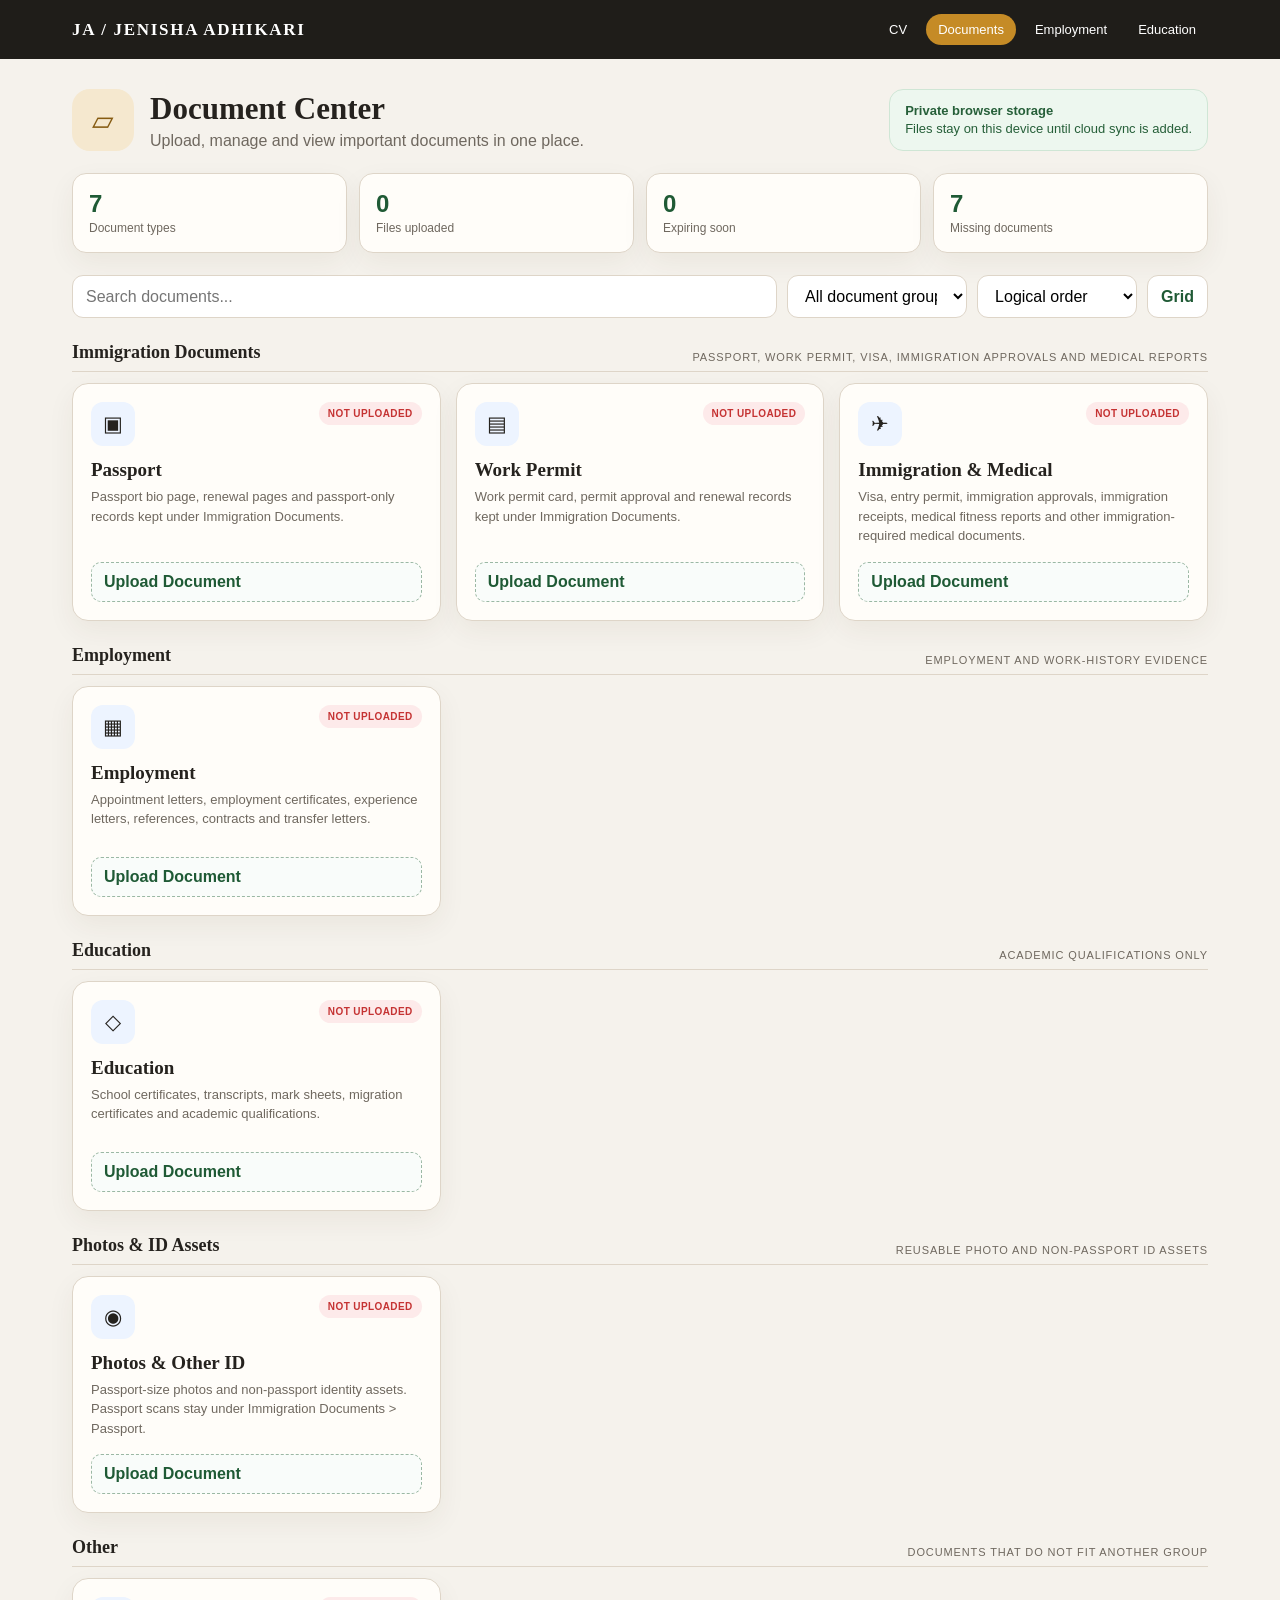
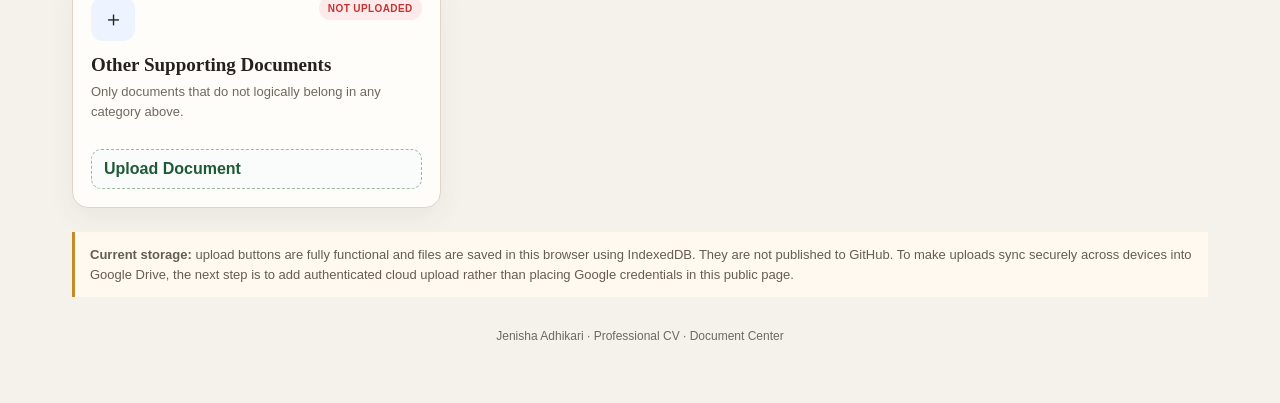
==== documents.html @ 30a918b1 "Move medical reports into immigration documents" ====
<!doctype html>
<html lang="en">
<head>
<meta charset="utf-8">
<meta name="viewport" content="width=device-width,initial-scale=1">
<title>Jenisha Adhikari | Document Center</title>
<style>
:root{--bg:#f5f2ec;--card:#fffdf9;--ink:#25221e;--muted:#6f685f;--gold:#c58b26;--green:#1f5a35;--green2:#eaf4ee;--red:#c53333;--red2:#fdeaea;--line:#ded5c8;--shadow:0 10px 28px rgba(65,47,24,.06)}
*{box-sizing:border-box}body{margin:0;background:var(--bg);color:var(--ink);font-family:Inter,Arial,sans-serif}button,input,select{font:inherit}a{text-decoration:none;color:inherit}
header{position:sticky;top:0;z-index:20;background:#1f1d19;color:#fff}.bar{max-width:1180px;margin:auto;padding:14px 22px;display:flex;justify-content:space-between;align-items:center;gap:18px}.brand{font:600 17px Georgia,serif;letter-spacing:.1em}.nav{display:flex;gap:7px;flex-wrap:wrap}.nav a{padding:8px 12px;border-radius:999px;font-size:13px}.nav a.active,.nav a:hover{background:var(--gold)}
main{max-width:1180px;margin:auto;padding:30px 22px 60px}.hero{display:flex;justify-content:space-between;gap:20px;align-items:center}.hero-title{display:flex;gap:16px;align-items:center}.hero-icon{width:62px;height:62px;border-radius:18px;background:#f5e8cf;display:grid;place-items:center;font-size:28px;color:#865b12}.hero h1{margin:0;font:600 31px Georgia,serif}.hero p{margin:5px 0 0;color:var(--muted)}.secure{background:#edf7ef;border:1px solid #cfe6d5;border-radius:14px;padding:12px 15px;color:#265f39;font-size:13px;line-height:1.35}
.stats{display:grid;grid-template-columns:repeat(4,1fr);gap:12px;margin:22px 0}.stat{background:var(--card);border:1px solid var(--line);border-radius:14px;padding:16px;box-shadow:var(--shadow)}.stat b{display:block;font-size:24px;color:var(--green)}.stat span{font-size:12px;color:var(--muted)}
.toolbar{display:grid;grid-template-columns:minmax(0,1fr) 180px 160px auto;gap:10px;margin:20px 0}.toolbar input,.toolbar select,.view-btn{border:1px solid var(--line);background:#fff;border-radius:11px;padding:11px 13px}.view-btn{cursor:pointer;font-weight:700;color:var(--green)}
.group{margin:24px 0}.group-head{display:flex;align-items:end;justify-content:space-between;gap:12px;margin:0 0 11px;padding-bottom:8px;border-bottom:1px solid var(--line)}.group-head h2{margin:0;font:600 18px Georgia,serif}.group-head span{font-size:11px;color:var(--muted);text-transform:uppercase;letter-spacing:.08em}.grid{display:grid;grid-template-columns:repeat(3,minmax(0,1fr));gap:15px}.grid.list{grid-template-columns:1fr}.doc{background:var(--card);border:1px solid var(--line);border-radius:16px;padding:18px;box-shadow:var(--shadow);display:flex;flex-direction:column;min-height:230px}.grid.list .doc{min-height:0}.topline{display:flex;justify-content:space-between;gap:10px}.icon{width:44px;height:44px;border-radius:12px;background:#edf4ff;display:grid;place-items:center;font-size:21px}.badge{align-self:flex-start;font-size:10px;font-weight:800;padding:6px 9px;border-radius:999px;background:var(--red2);color:var(--red);text-transform:uppercase;letter-spacing:.04em}.badge.ok{background:var(--green2);color:var(--green)}.doc h2{font:600 19px Georgia,serif;margin:13px 0 6px}.doc p{margin:0;color:var(--muted);font-size:13px;line-height:1.5}.meta{margin-top:10px;font-size:12px;color:var(--muted);display:none}.doc.has-file .meta{display:block}.actions{margin-top:auto;padding-top:16px;display:flex;gap:8px;flex-wrap:wrap}.upload{flex:1;border:1px dashed #9bb8a4;background:#f9fcfa;color:var(--green);border-radius:10px;padding:10px 12px;font-weight:800;cursor:pointer}.small{border:1px solid var(--line);background:white;border-radius:10px;padding:10px 11px;cursor:pointer;font-weight:700;color:#4e4a44}.small.danger{color:#a02b2b}.file{display:none}
.note{margin-top:22px;padding:13px 15px;border-left:3px solid var(--gold);background:#fff9f0;color:#655d53;font-size:13px;line-height:1.5}
.modal{position:fixed;inset:0;background:rgba(18,17,15,.55);display:none;align-items:center;justify-content:center;padding:18px;z-index:40}.modal.open{display:flex}.modal-card{width:min(520px,100%);background:#fff;border-radius:18px;padding:20px;box-shadow:0 20px 60px rgba(0,0,0,.25)}.modal-head{display:flex;justify-content:space-between;gap:12px;align-items:center}.modal h3{margin:0;font:600 22px Georgia,serif}.close{border:0;background:#f2f0ec;border-radius:9px;width:36px;height:36px;cursor:pointer}.form{display:grid;grid-template-columns:1fr 1fr;gap:12px;margin-top:16px}.form label{font-size:12px;color:var(--muted)}.form input{width:100%;margin-top:5px;padding:10px;border:1px solid var(--line);border-radius:10px}.full{grid-column:1/-1}.save{width:100%;margin-top:16px;border:0;background:var(--green);color:#fff;padding:12px 14px;border-radius:10px;font-weight:800;cursor:pointer}
footer{text-align:center;color:var(--muted);font-size:12px;padding-top:32px}
@media(max-width:900px){.grid{grid-template-columns:repeat(2,1fr)}.stats{grid-template-columns:repeat(2,1fr)}.toolbar{grid-template-columns:1fr 1fr}.hero{align-items:flex-start;flex-direction:column}}
@media(max-width:560px){.bar{align-items:flex-start;flex-direction:column}.grid{grid-template-columns:1fr}.toolbar{grid-template-columns:1fr}.form{grid-template-columns:1fr}.stats{grid-template-columns:repeat(2,1fr)}.hero h1{font-size:27px}}
</style>
</head>
<body>
<header><div class="bar"><a class="brand" href="./">JA / JENISHA ADHIKARI</a><nav class="nav"><a href="./">CV</a><a class="active" href="documents.html">Documents</a><a href="./#experience">Employment</a><a href="./#education">Education</a></nav></div></header>

<main>
<section class="hero">
<div class="hero-title"><div class="hero-icon">▱</div><div><h1>Document Center</h1><p>Upload, manage and view important documents in one place.</p></div></div>
<div class="secure"><strong>Private browser storage</strong><br>Files stay on this device until cloud sync is added.</div>
</section>

<section class="stats">
<div class="stat"><b>7</b><span>Document types</span></div>
<div class="stat"><b id="uploadedCount">0</b><span>Files uploaded</span></div>
<div class="stat"><b id="expiryCount">0</b><span>Expiring soon</span></div>
<div class="stat"><b id="missingCount">7</b><span>Missing documents</span></div>
</section>

<div class="toolbar">
<input id="search" placeholder="Search documents..." aria-label="Search documents">
<select id="filter"><option value="all">All document groups</option><option value="identity">Immigration Documents</option><option value="career">Career & Employment</option><option value="education">Education</option><option value="assets">Photos & ID Assets</option><option value="other">Other</option><option value="uploaded">Uploaded only</option><option value="missing">Not uploaded</option></select>
<select id="sort"><option value="logical">Logical order</option><option value="name">Sort by Name</option><option value="status">Sort by Status</option></select>
<button class="view-btn" id="toggleView">Grid</button>
</div>

<section id="docs"></section>

<div class="note"><strong>Current storage:</strong> upload buttons are fully functional and files are saved in this browser using IndexedDB. They are not published to GitHub. To make uploads sync securely across devices into Google Drive, the next step is to add authenticated cloud upload rather than placing Google credentials in this public page.</div>

<footer>Jenisha Adhikari · Professional CV · Document Center</footer>
</main>

<div class="modal" id="metaModal">
<div class="modal-card">
<div class="modal-head"><h3 id="modalTitle">Document details</h3><button class="close" id="closeModal">×</button></div>
<div class="form">
<label class="full">File name<input id="mName" disabled></label>
<label>Issue date<input type="date" id="mIssue"></label>
<label>Expiry date<input type="date" id="mExpiry"></label>
<label class="full">Reference / document number<input id="mRef" placeholder="Optional"></label>
<label class="full">Notes<input id="mNotes" placeholder="Optional notes"></label>
</div>
<button class="save" id="saveMeta">Save document</button>
</div></div>

<script>
const groups=[
{id:'identity',name:'Immigration Documents',note:'Passport, work permit, visa, immigration approvals and medical reports'},
{id:'career',name:'Employment',note:'Employment and work-history evidence'},
{id:'education',name:'Education',note:'Academic qualifications only'},
{id:'assets',name:'Photos & ID Assets',note:'Reusable photo and non-passport ID assets'},
{id:'other',name:'Other',note:'Documents that do not fit another group'}
];
const categories=[
{id:'passport',group:'identity',order:1,name:'Passport',icon:'▣',desc:'Passport bio page, renewal pages and passport-only records kept under Immigration Documents.'},
{id:'workpermit',group:'identity',order:2,name:'Work Permit',icon:'▤',desc:'Work permit card, permit approval and renewal records kept under Immigration Documents.'},
{id:'immigration',group:'identity',order:3,name:'Immigration & Medical',icon:'✈',desc:'Visa, entry permit, immigration approvals, immigration receipts, medical fitness reports and other immigration-required medical documents.'},
{id:'employment',group:'career',order:4,name:'Employment',icon:'▦',desc:'Appointment letters, employment certificates, experience letters, references, contracts and transfer letters.'},
{id:'education',group:'education',order:5,name:'Education',icon:'◇',desc:'School certificates, transcripts, mark sheets, migration certificates and academic qualifications.'},
{id:'photos',group:'assets',order:6,name:'Photos & Other ID',icon:'◉',desc:'Passport-size photos and non-passport identity assets. Passport scans stay under Immigration Documents > Passport.'},
{id:'other',group:'other',order:7,name:'Other Supporting Documents',icon:'＋',desc:'Only documents that do not logically belong in any category above.'}
];
let db,records={},pending=null,currentFilter='all',currentSort='logical';
const docs=document.getElementById('docs');
const req=indexedDB.open('JenishaDocumentCenter',1);
req.onupgradeneeded=e=>{const d=e.target.result;if(!d.objectStoreNames.contains('files'))d.createObjectStore('files',{keyPath:'category'})};
req.onsuccess=e=>{db=e.target.result;loadAll()};
req.onerror=()=>alert('Browser storage could not be opened.');

function loadAll(){
 const tx=db.transaction('files','readonly'),store=tx.objectStore('files'),all=store.getAll();
 all.onsuccess=()=>{records={};all.result.forEach(r=>records[r.category]=r);render()};
}
function putRecord(r){const tx=db.transaction('files','readwrite');tx.objectStore('files').put(r);tx.oncomplete=()=>loadAll()}
function deleteRecord(id){const tx=db.transaction('files','readwrite');tx.objectStore('files').delete(id);tx.oncomplete=()=>loadAll()}
function esc(s){return String(s||'').replace(/[&<>"']/g,m=>({'&':'&amp;','<':'&lt;','>':'&gt;','"':'&quot;',"'":'&#39;'}[m]))}
function expiring(r){if(!r||!r.expiry)return false;const d=new Date(r.expiry+'T00:00:00');const now=new Date();const days=(d-now)/86400000;return days>=0&&days<=60}
function render(){
 let list=categories.filter(c=>{
   const r=records[c.id];
   if(currentFilter==='uploaded')return !!r;
   if(currentFilter==='missing')return !r;
   if(['identity','career','education','assets','other'].includes(currentFilter))return c.group===currentFilter;
   return true;
 });
 const q=document.getElementById('search').value.toLowerCase().trim();
 if(q)list=list.filter(c=>(c.name+' '+c.desc+' '+groups.find(g=>g.id===c.group).name).toLowerCase().includes(q));
 if(currentSort==='name')list.sort((a,b)=>a.name.localeCompare(b.name));
 else if(currentSort==='status')list.sort((a,b)=>(Number(!!records[b.id])-Number(!!records[a.id])) || a.order-b.order);
 else list.sort((a,b)=>a.order-b.order);

 const visibleGroups=groups.filter(g=>list.some(c=>c.group===g.id));
 docs.innerHTML=visibleGroups.map(g=>{
   const cards=list.filter(c=>c.group===g.id).map(c=>{
     const r=records[c.id];
     const meta=r?'<div class="meta">'+esc(r.name)+(r.expiry?' · Expires '+esc(r.expiry):'')+(r.ref?' · Ref '+esc(r.ref):'')+'</div>':'';
     return '<article class="doc '+(r?'has-file':'')+'" data-id="'+c.id+'"><div class="topline"><div class="icon">'+c.icon+'</div><span class="badge '+(r?'ok':'')+'">'+(r?'Uploaded':'Not uploaded')+'</span></div><h2>'+c.name+'</h2><p>'+c.desc+'</p>'+meta+'<div class="actions"><label class="upload">'+(r?'Replace Document':'Upload Document')+'<input class="file" type="file" accept=".pdf,.jpg,.jpeg,.png" data-cat="'+c.id+'"></label>'+(r?'<button class="small" data-view="'+c.id+'">View</button><button class="small danger" data-delete="'+c.id+'">Delete</button>':'')+'</div></article>';
   }).join('');
   return '<section class="group" data-group="'+g.id+'"><div class="group-head"><h2>'+g.name+'</h2><span>'+g.note+'</span></div><div class="grid">'+cards+'</div></section>';
 }).join('') || '<div class="note">No matching documents.</div>';

 document.querySelectorAll('.file').forEach(i=>i.addEventListener('change',handleFile));
 document.querySelectorAll('[data-view]').forEach(b=>b.onclick=()=>viewFile(b.dataset.view));
 document.querySelectorAll('[data-delete]').forEach(b=>b.onclick=()=>{if(confirm('Delete this saved document from this browser?'))deleteRecord(b.dataset.delete)});
 const count=Object.keys(records).filter(id=>categories.some(c=>c.id===id)).length;
 document.getElementById('uploadedCount').textContent=count;
 document.getElementById('missingCount').textContent=categories.length-count;
 document.getElementById('expiryCount').textContent=Object.values(records).filter(expiring).length;
}
function handleFile(e){
 const file=e.target.files[0];if(!file)return;
 if(file.size>10*1024*1024){alert('Maximum file size is 10 MB.');e.target.value='';return}
 if(!['application/pdf','image/jpeg','image/png'].includes(file.type)){alert('Use PDF, JPG or PNG files only.');e.target.value='';return}
 pending={category:e.target.dataset.cat,file,name:file.name,issue:'',expiry:'',ref:'',notes:''};
 document.getElementById('mName').value=file.name;
 ['mIssue','mExpiry','mRef','mNotes'].forEach(id=>document.getElementById(id).value='');
 document.getElementById('modalTitle').textContent=categories.find(c=>c.id===pending.category).name;
 document.getElementById('metaModal').classList.add('open');
}
document.getElementById('saveMeta').onclick=()=>{
 if(!pending)return;
 const reader=new FileReader();
 reader.onload=()=>putRecord({category:pending.category,name:pending.name,type:pending.file.type,size:pending.file.size,data:reader.result,issue:mIssue.value,expiry:mExpiry.value,ref:mRef.value.trim(),notes:mNotes.value.trim(),savedAt:new Date().toISOString()});
 reader.readAsDataURL(pending.file);
 closeModal();
};
function closeModal(){document.getElementById('metaModal').classList.remove('open');pending=null}
document.getElementById('closeModal').onclick=closeModal;
document.getElementById('metaModal').onclick=e=>{if(e.target.id==='metaModal')closeModal()};
function viewFile(id){
 const r=records[id];if(!r)return;
 const w=window.open();if(!w){alert('Please allow pop-ups to view the document.');return}
 if(r.type==='application/pdf'){w.location.href=r.data}else{w.document.write('<title>'+esc(r.name)+'</title><style>body{margin:0;background:#111;display:grid;place-items:center;min-height:100vh}img{max-width:100%;max-height:100vh}</style><img src="'+r.data+'">')}
}
document.getElementById('search').addEventListener('input',render);
document.getElementById('filter').addEventListener('change',e=>{currentFilter=e.target.value;render()});
document.getElementById('sort').addEventListener('change',e=>{currentSort=e.target.value;render()});
document.getElementById('toggleView').onclick=e=>{const grids=[...document.querySelectorAll('.grid')];const toList=!grids.some(g=>g.classList.contains('list'));grids.forEach(g=>g.classList.toggle('list',toList));e.target.textContent=toList?'List':'Grid'};
</script>
</body>
</html>
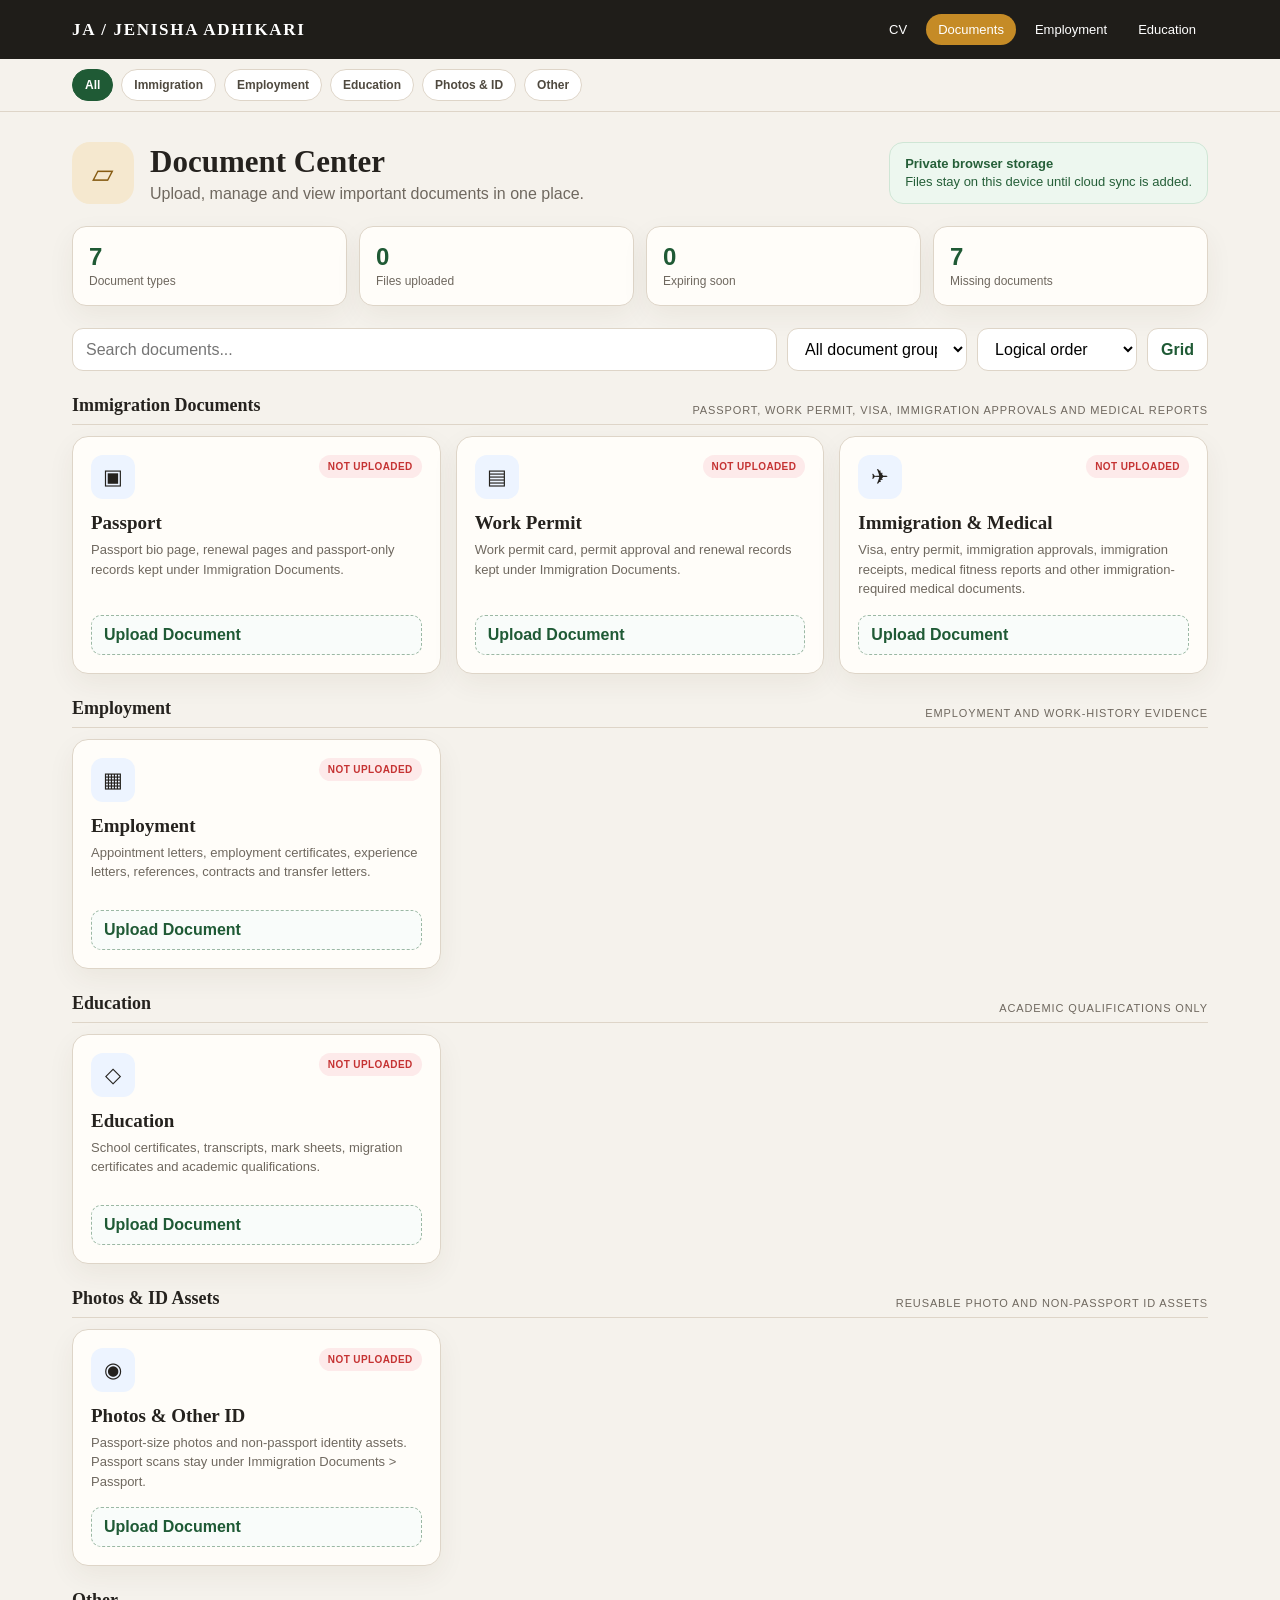
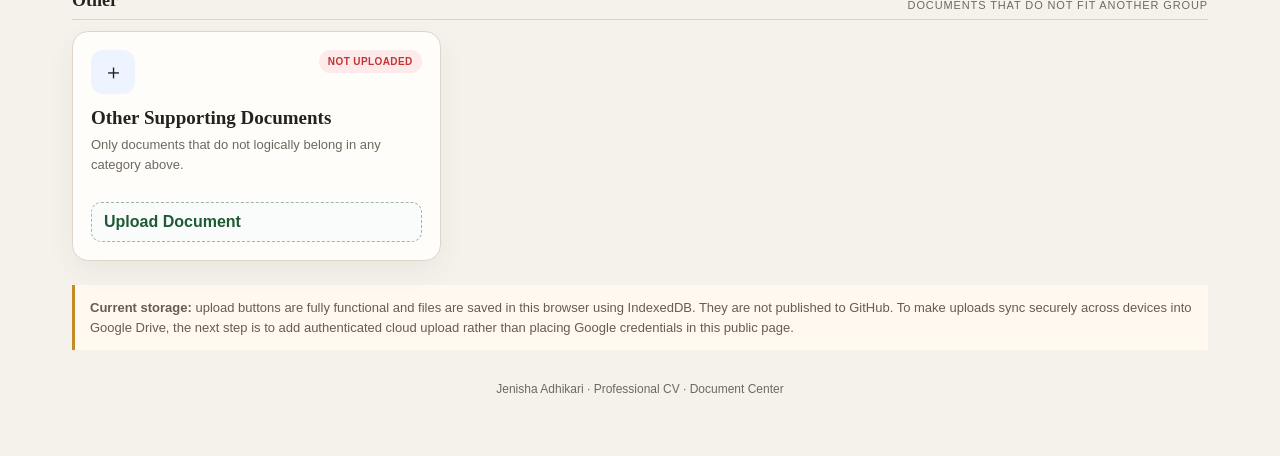
==== commit 224132db: "Add document group navigation bar" ====
--- a/documents.html
+++ b/documents.html
@@ -7,7 +7,7 @@
 <style>
 :root{--bg:#f5f2ec;--card:#fffdf9;--ink:#25221e;--muted:#6f685f;--gold:#c58b26;--green:#1f5a35;--green2:#eaf4ee;--red:#c53333;--red2:#fdeaea;--line:#ded5c8;--shadow:0 10px 28px rgba(65,47,24,.06)}
 *{box-sizing:border-box}body{margin:0;background:var(--bg);color:var(--ink);font-family:Inter,Arial,sans-serif}button,input,select{font:inherit}a{text-decoration:none;color:inherit}
-header{position:sticky;top:0;z-index:20;background:#1f1d19;color:#fff}.bar{max-width:1180px;margin:auto;padding:14px 22px;display:flex;justify-content:space-between;align-items:center;gap:18px}.brand{font:600 17px Georgia,serif;letter-spacing:.1em}.nav{display:flex;gap:7px;flex-wrap:wrap}.nav a{padding:8px 12px;border-radius:999px;font-size:13px}.nav a.active,.nav a:hover{background:var(--gold)}
+header{position:sticky;top:0;z-index:20;background:#1f1d19;color:#fff}.bar{max-width:1180px;margin:auto;padding:14px 22px;display:flex;justify-content:space-between;align-items:center;gap:18px}.brand{font:600 17px Georgia,serif;letter-spacing:.1em}.nav{display:flex;gap:7px;flex-wrap:wrap}.nav a{padding:8px 12px;border-radius:999px;font-size:13px}.nav a.active,.nav a:hover{background:var(--gold)}.docnav-wrap{position:sticky;top:58px;z-index:15;background:rgba(245,242,236,.96);backdrop-filter:blur(10px);border-bottom:1px solid var(--line)}.docnav{max-width:1180px;margin:auto;padding:10px 22px;display:flex;gap:8px;overflow-x:auto;scrollbar-width:none}.docnav::-webkit-scrollbar{display:none}.docnav button{white-space:nowrap;border:1px solid var(--line);background:#fff;color:#4f493f;border-radius:999px;padding:8px 12px;cursor:pointer;font-size:12px;font-weight:700}.docnav button.active,.docnav button:hover{background:var(--green);border-color:var(--green);color:#fff}
 main{max-width:1180px;margin:auto;padding:30px 22px 60px}.hero{display:flex;justify-content:space-between;gap:20px;align-items:center}.hero-title{display:flex;gap:16px;align-items:center}.hero-icon{width:62px;height:62px;border-radius:18px;background:#f5e8cf;display:grid;place-items:center;font-size:28px;color:#865b12}.hero h1{margin:0;font:600 31px Georgia,serif}.hero p{margin:5px 0 0;color:var(--muted)}.secure{background:#edf7ef;border:1px solid #cfe6d5;border-radius:14px;padding:12px 15px;color:#265f39;font-size:13px;line-height:1.35}
 .stats{display:grid;grid-template-columns:repeat(4,1fr);gap:12px;margin:22px 0}.stat{background:var(--card);border:1px solid var(--line);border-radius:14px;padding:16px;box-shadow:var(--shadow)}.stat b{display:block;font-size:24px;color:var(--green)}.stat span{font-size:12px;color:var(--muted)}
 .toolbar{display:grid;grid-template-columns:minmax(0,1fr) 180px 160px auto;gap:10px;margin:20px 0}.toolbar input,.toolbar select,.view-btn{border:1px solid var(--line);background:#fff;border-radius:11px;padding:11px 13px}.view-btn{cursor:pointer;font-weight:700;color:var(--green)}
@@ -16,11 +16,12 @@
 .modal{position:fixed;inset:0;background:rgba(18,17,15,.55);display:none;align-items:center;justify-content:center;padding:18px;z-index:40}.modal.open{display:flex}.modal-card{width:min(520px,100%);background:#fff;border-radius:18px;padding:20px;box-shadow:0 20px 60px rgba(0,0,0,.25)}.modal-head{display:flex;justify-content:space-between;gap:12px;align-items:center}.modal h3{margin:0;font:600 22px Georgia,serif}.close{border:0;background:#f2f0ec;border-radius:9px;width:36px;height:36px;cursor:pointer}.form{display:grid;grid-template-columns:1fr 1fr;gap:12px;margin-top:16px}.form label{font-size:12px;color:var(--muted)}.form input{width:100%;margin-top:5px;padding:10px;border:1px solid var(--line);border-radius:10px}.full{grid-column:1/-1}.save{width:100%;margin-top:16px;border:0;background:var(--green);color:#fff;padding:12px 14px;border-radius:10px;font-weight:800;cursor:pointer}
 footer{text-align:center;color:var(--muted);font-size:12px;padding-top:32px}
 @media(max-width:900px){.grid{grid-template-columns:repeat(2,1fr)}.stats{grid-template-columns:repeat(2,1fr)}.toolbar{grid-template-columns:1fr 1fr}.hero{align-items:flex-start;flex-direction:column}}
-@media(max-width:560px){.bar{align-items:flex-start;flex-direction:column}.grid{grid-template-columns:1fr}.toolbar{grid-template-columns:1fr}.form{grid-template-columns:1fr}.stats{grid-template-columns:repeat(2,1fr)}.hero h1{font-size:27px}}
+@media(max-width:560px){.docnav-wrap{top:101px}.bar{align-items:flex-start;flex-direction:column}.grid{grid-template-columns:1fr}.toolbar{grid-template-columns:1fr}.form{grid-template-columns:1fr}.stats{grid-template-columns:repeat(2,1fr)}.hero h1{font-size:27px}}
 </style>
 </head>
 <body>
 <header><div class="bar"><a class="brand" href="./">JA / JENISHA ADHIKARI</a><nav class="nav"><a href="./">CV</a><a class="active" href="documents.html">Documents</a><a href="./#experience">Employment</a><a href="./#education">Education</a></nav></div></header>
+<div class="docnav-wrap"><nav class="docnav" aria-label="Document groups"><button class="active" data-nav="all">All</button><button data-nav="identity">Immigration</button><button data-nav="career">Employment</button><button data-nav="education">Education</button><button data-nav="assets">Photos & ID</button><button data-nav="other">Other</button></nav></div>
 
 <main>
 <section class="hero">
@@ -152,7 +153,9 @@
  if(r.type==='application/pdf'){w.location.href=r.data}else{w.document.write('<title>'+esc(r.name)+'</title><style>body{margin:0;background:#111;display:grid;place-items:center;min-height:100vh}img{max-width:100%;max-height:100vh}</style><img src="'+r.data+'">')}
 }
 document.getElementById('search').addEventListener('input',render);
-document.getElementById('filter').addEventListener('change',e=>{currentFilter=e.target.value;render()});
+document.getElementById('filter').addEventListener('change',e=>{currentFilter=e.target.value;syncNav();render()});
+document.querySelectorAll('[data-nav]').forEach(b=>b.addEventListener('click',()=>{currentFilter=b.dataset.nav;document.getElementById('filter').value=currentFilter;syncNav();render();window.scrollTo({top:0,behavior:'smooth'})}));
+function syncNav(){document.querySelectorAll('[data-nav]').forEach(b=>b.classList.toggle('active',b.dataset.nav===currentFilter))}
 document.getElementById('sort').addEventListener('change',e=>{currentSort=e.target.value;render()});
 document.getElementById('toggleView').onclick=e=>{const grids=[...document.querySelectorAll('.grid')];const toList=!grids.some(g=>g.classList.contains('list'));grids.forEach(g=>g.classList.toggle('list',toList));e.target.textContent=toList?'List':'Grid'};
 </script>
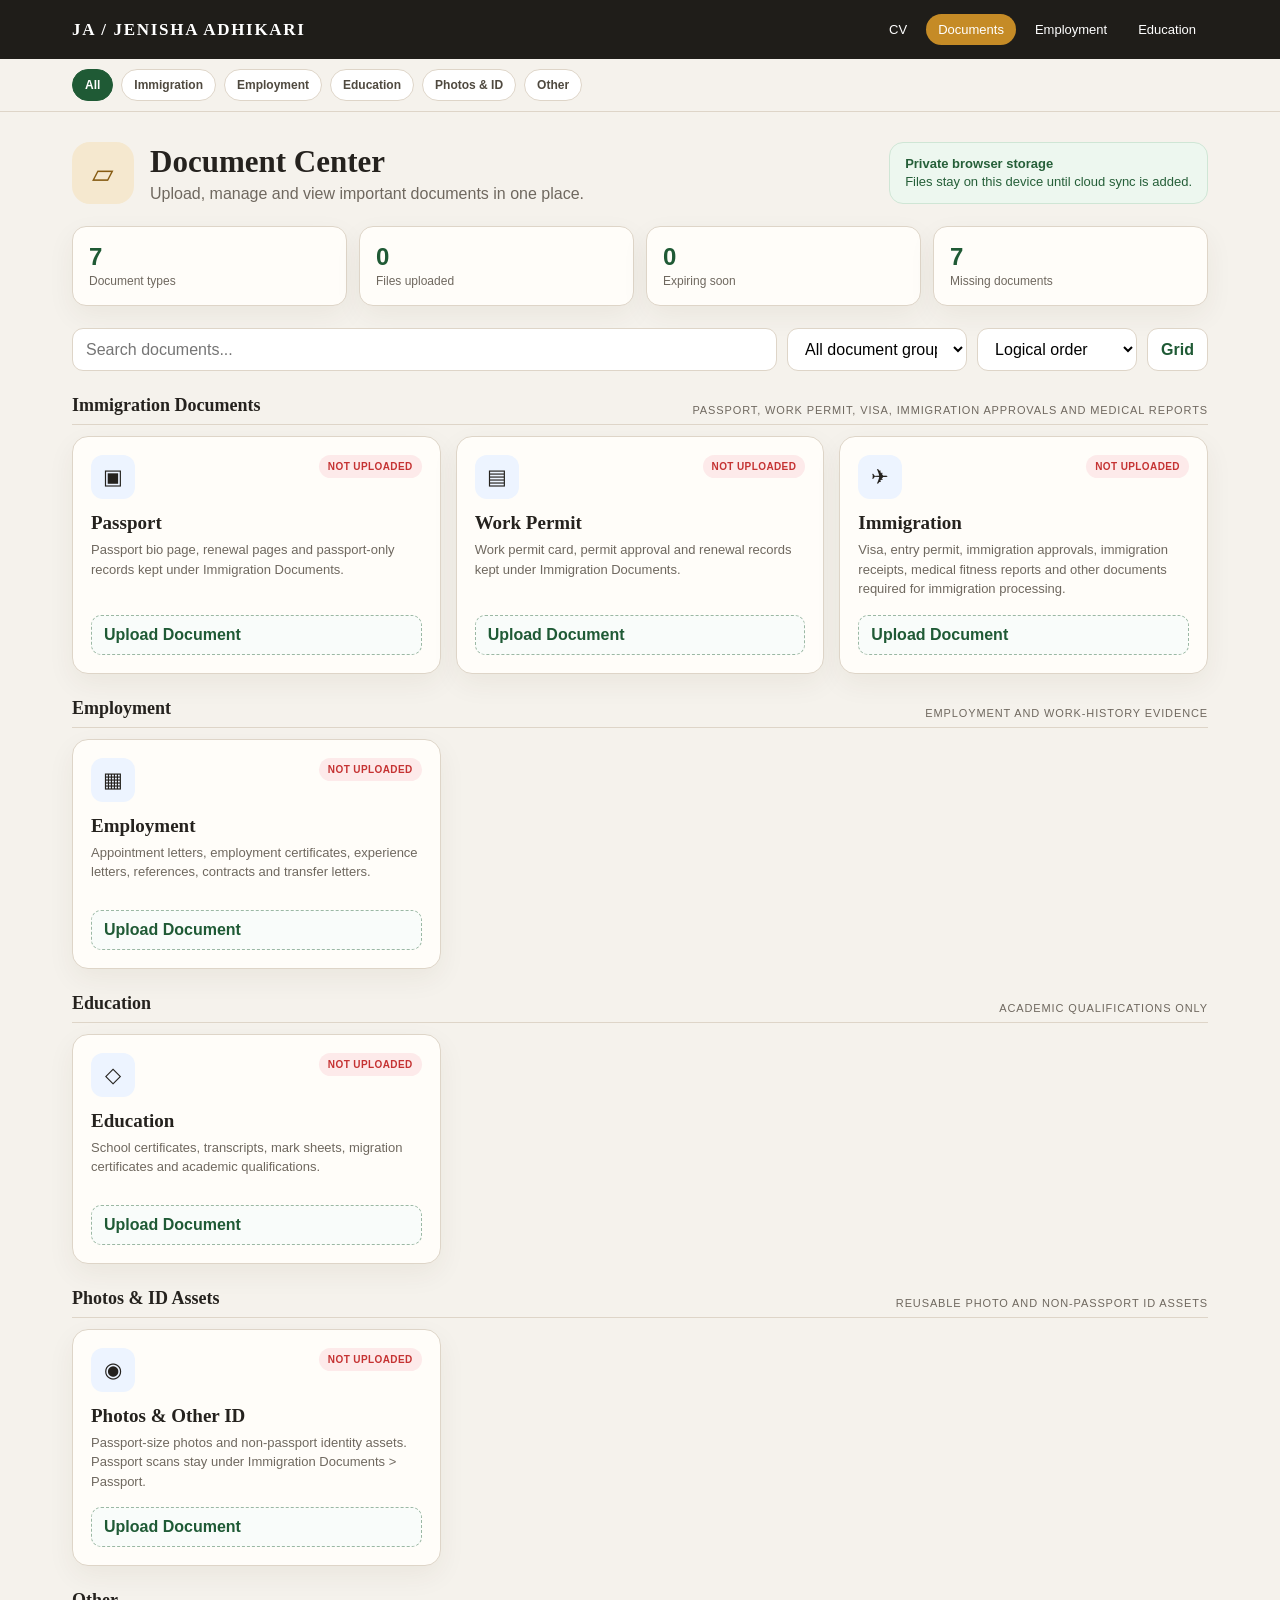
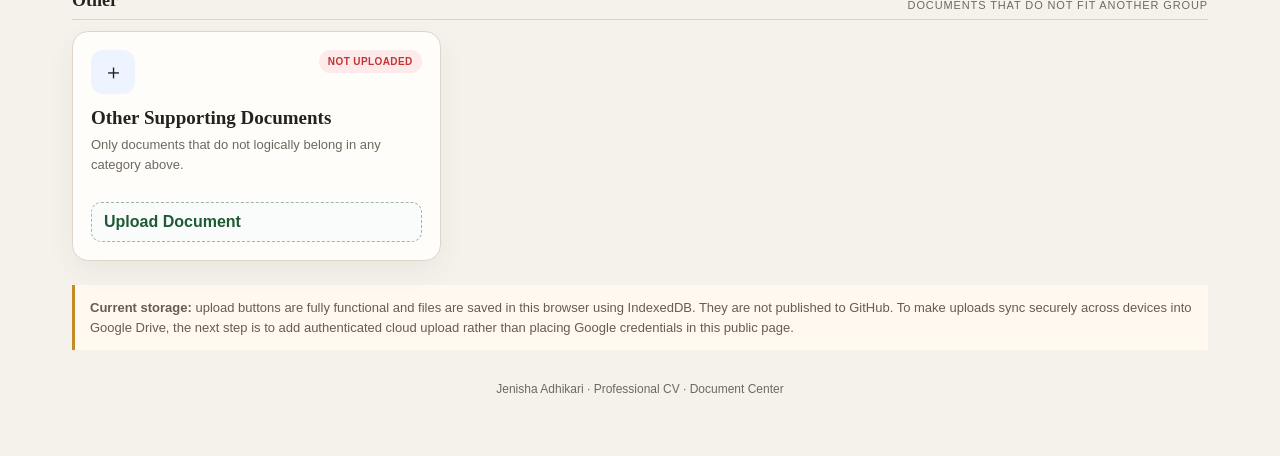
==== commit 8979a2f3: "Rename immigration category and keep medical reports inside it" ====
--- a/documents.html
+++ b/documents.html
@@ -74,7 +74,7 @@
 const categories=[
 {id:'passport',group:'identity',order:1,name:'Passport',icon:'▣',desc:'Passport bio page, renewal pages and passport-only records kept under Immigration Documents.'},
 {id:'workpermit',group:'identity',order:2,name:'Work Permit',icon:'▤',desc:'Work permit card, permit approval and renewal records kept under Immigration Documents.'},
-{id:'immigration',group:'identity',order:3,name:'Immigration & Medical',icon:'✈',desc:'Visa, entry permit, immigration approvals, immigration receipts, medical fitness reports and other immigration-required medical documents.'},
+{id:'immigration',group:'identity',order:3,name:'Immigration',icon:'✈',desc:'Visa, entry permit, immigration approvals, immigration receipts, medical fitness reports and other documents required for immigration processing.'},
 {id:'employment',group:'career',order:4,name:'Employment',icon:'▦',desc:'Appointment letters, employment certificates, experience letters, references, contracts and transfer letters.'},
 {id:'education',group:'education',order:5,name:'Education',icon:'◇',desc:'School certificates, transcripts, mark sheets, migration certificates and academic qualifications.'},
 {id:'photos',group:'assets',order:6,name:'Photos & Other ID',icon:'◉',desc:'Passport-size photos and non-passport identity assets. Passport scans stay under Immigration Documents > Passport.'},
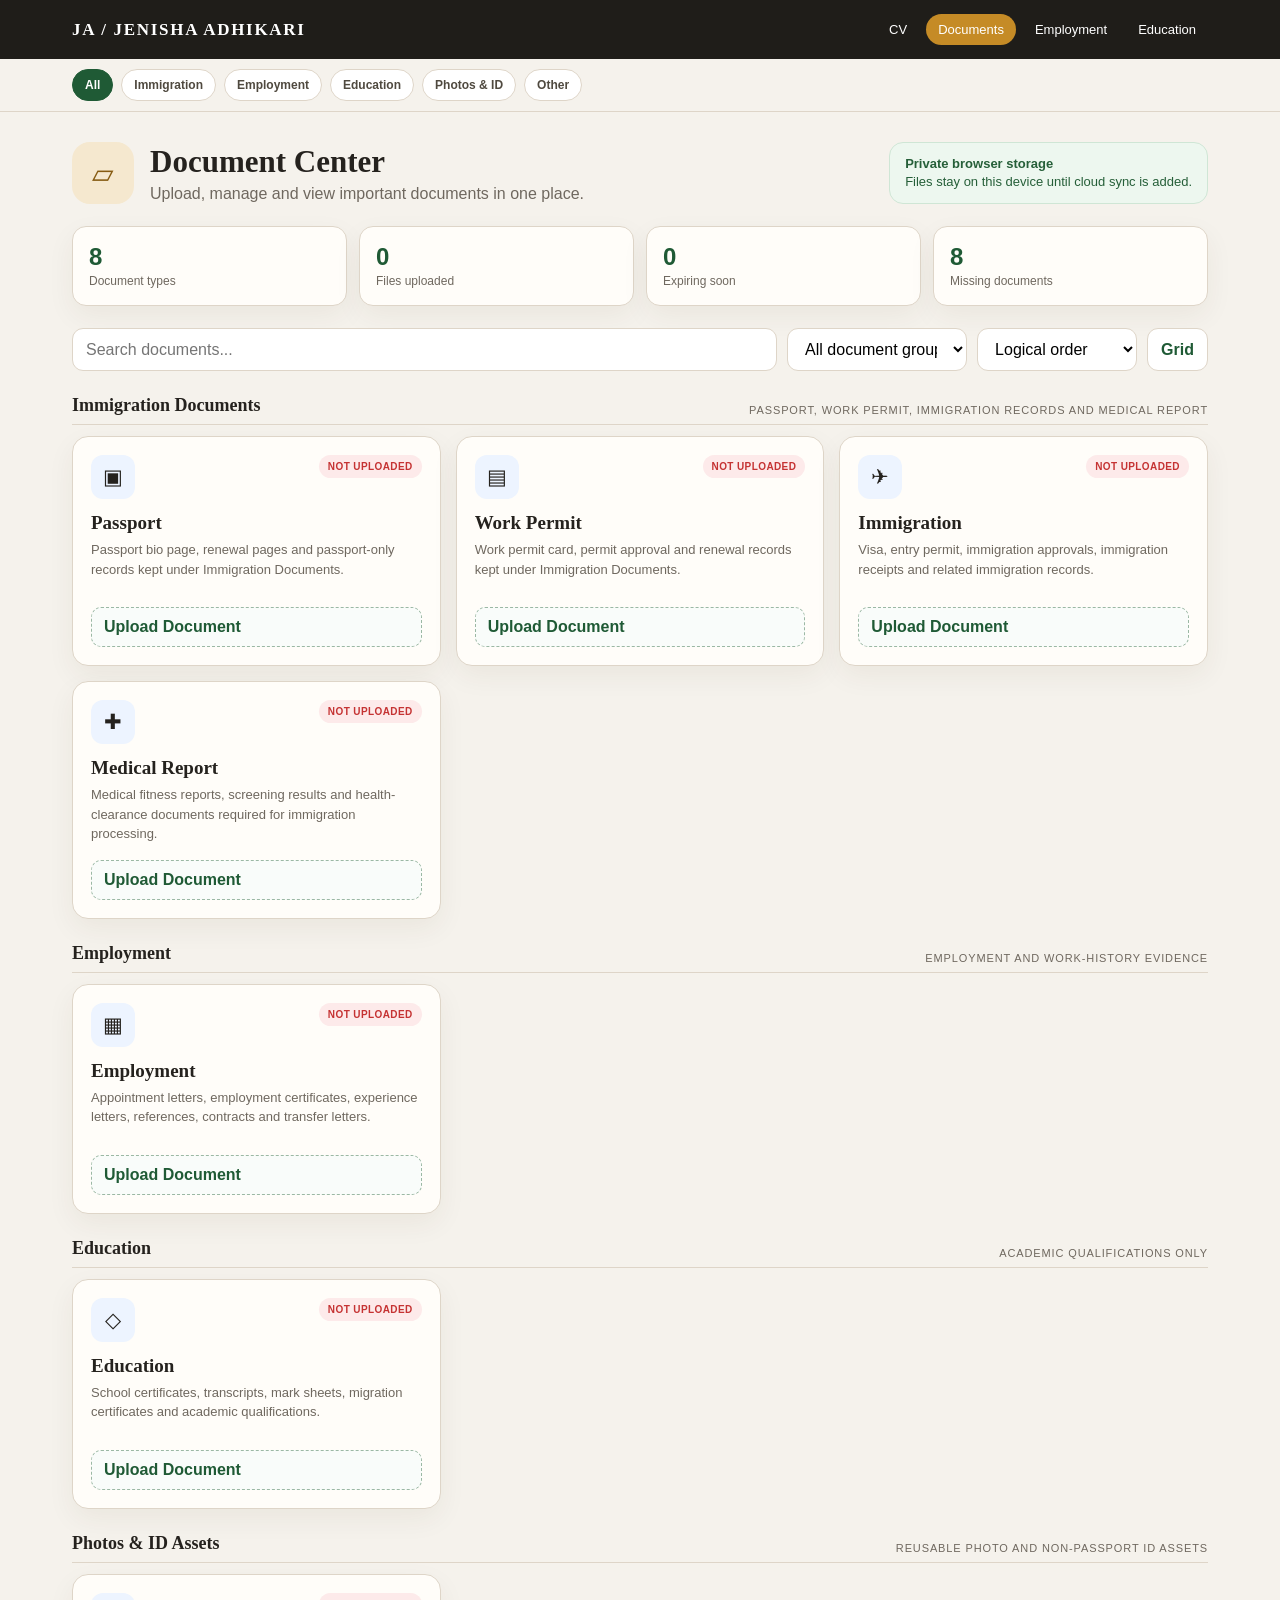
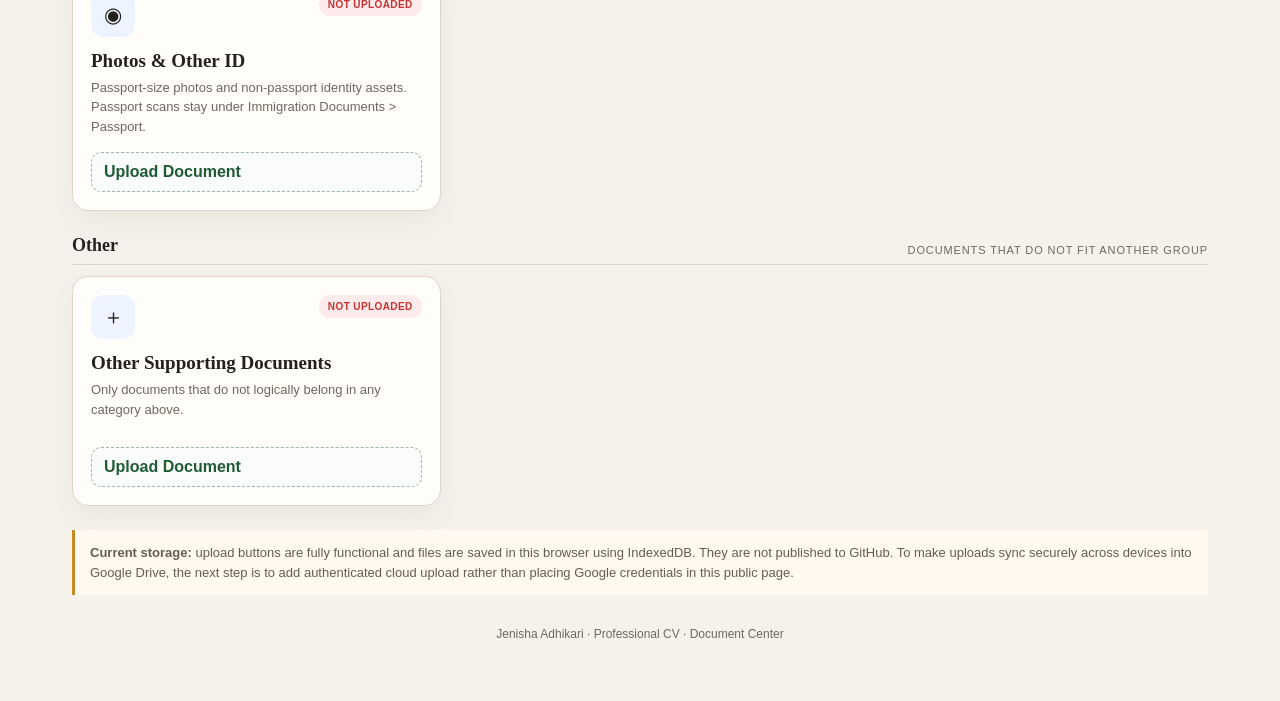
==== commit 3e737583: "Add Medical Report as separate item under Immigration Documents" ====
--- a/documents.html
+++ b/documents.html
@@ -30,10 +30,10 @@
 </section>
 
 <section class="stats">
-<div class="stat"><b>7</b><span>Document types</span></div>
+<div class="stat"><b>8</b><span>Document types</span></div>
 <div class="stat"><b id="uploadedCount">0</b><span>Files uploaded</span></div>
 <div class="stat"><b id="expiryCount">0</b><span>Expiring soon</span></div>
-<div class="stat"><b id="missingCount">7</b><span>Missing documents</span></div>
+<div class="stat"><b id="missingCount">8</b><span>Missing documents</span></div>
 </section>
 
 <div class="toolbar">
@@ -65,7 +65,7 @@
 
 <script>
 const groups=[
-{id:'identity',name:'Immigration Documents',note:'Passport, work permit, visa, immigration approvals and medical reports'},
+{id:'identity',name:'Immigration Documents',note:'Passport, work permit, immigration records and medical report'},
 {id:'career',name:'Employment',note:'Employment and work-history evidence'},
 {id:'education',name:'Education',note:'Academic qualifications only'},
 {id:'assets',name:'Photos & ID Assets',note:'Reusable photo and non-passport ID assets'},
@@ -74,11 +74,12 @@
 const categories=[
 {id:'passport',group:'identity',order:1,name:'Passport',icon:'▣',desc:'Passport bio page, renewal pages and passport-only records kept under Immigration Documents.'},
 {id:'workpermit',group:'identity',order:2,name:'Work Permit',icon:'▤',desc:'Work permit card, permit approval and renewal records kept under Immigration Documents.'},
-{id:'immigration',group:'identity',order:3,name:'Immigration',icon:'✈',desc:'Visa, entry permit, immigration approvals, immigration receipts, medical fitness reports and other documents required for immigration processing.'},
-{id:'employment',group:'career',order:4,name:'Employment',icon:'▦',desc:'Appointment letters, employment certificates, experience letters, references, contracts and transfer letters.'},
-{id:'education',group:'education',order:5,name:'Education',icon:'◇',desc:'School certificates, transcripts, mark sheets, migration certificates and academic qualifications.'},
-{id:'photos',group:'assets',order:6,name:'Photos & Other ID',icon:'◉',desc:'Passport-size photos and non-passport identity assets. Passport scans stay under Immigration Documents > Passport.'},
-{id:'other',group:'other',order:7,name:'Other Supporting Documents',icon:'＋',desc:'Only documents that do not logically belong in any category above.'}
+{id:'immigration',group:'identity',order:3,name:'Immigration',icon:'✈',desc:'Visa, entry permit, immigration approvals, immigration receipts and related immigration records.'},
+{id:'medical',group:'identity',order:4,name:'Medical Report',icon:'✚',desc:'Medical fitness reports, screening results and health-clearance documents required for immigration processing.'},
+{id:'employment',group:'career',order:5,name:'Employment',icon:'▦',desc:'Appointment letters, employment certificates, experience letters, references, contracts and transfer letters.'},
+{id:'education',group:'education',order:6,name:'Education',icon:'◇',desc:'School certificates, transcripts, mark sheets, migration certificates and academic qualifications.'},
+{id:'photos',group:'assets',order:7,name:'Photos & Other ID',icon:'◉',desc:'Passport-size photos and non-passport identity assets. Passport scans stay under Immigration Documents > Passport.'},
+{id:'other',group:'other',order:8,name:'Other Supporting Documents',icon:'＋',desc:'Only documents that do not logically belong in any category above.'}
 ];
 let db,records={},pending=null,currentFilter='all',currentSort='logical';
 const docs=document.getElementById('docs');
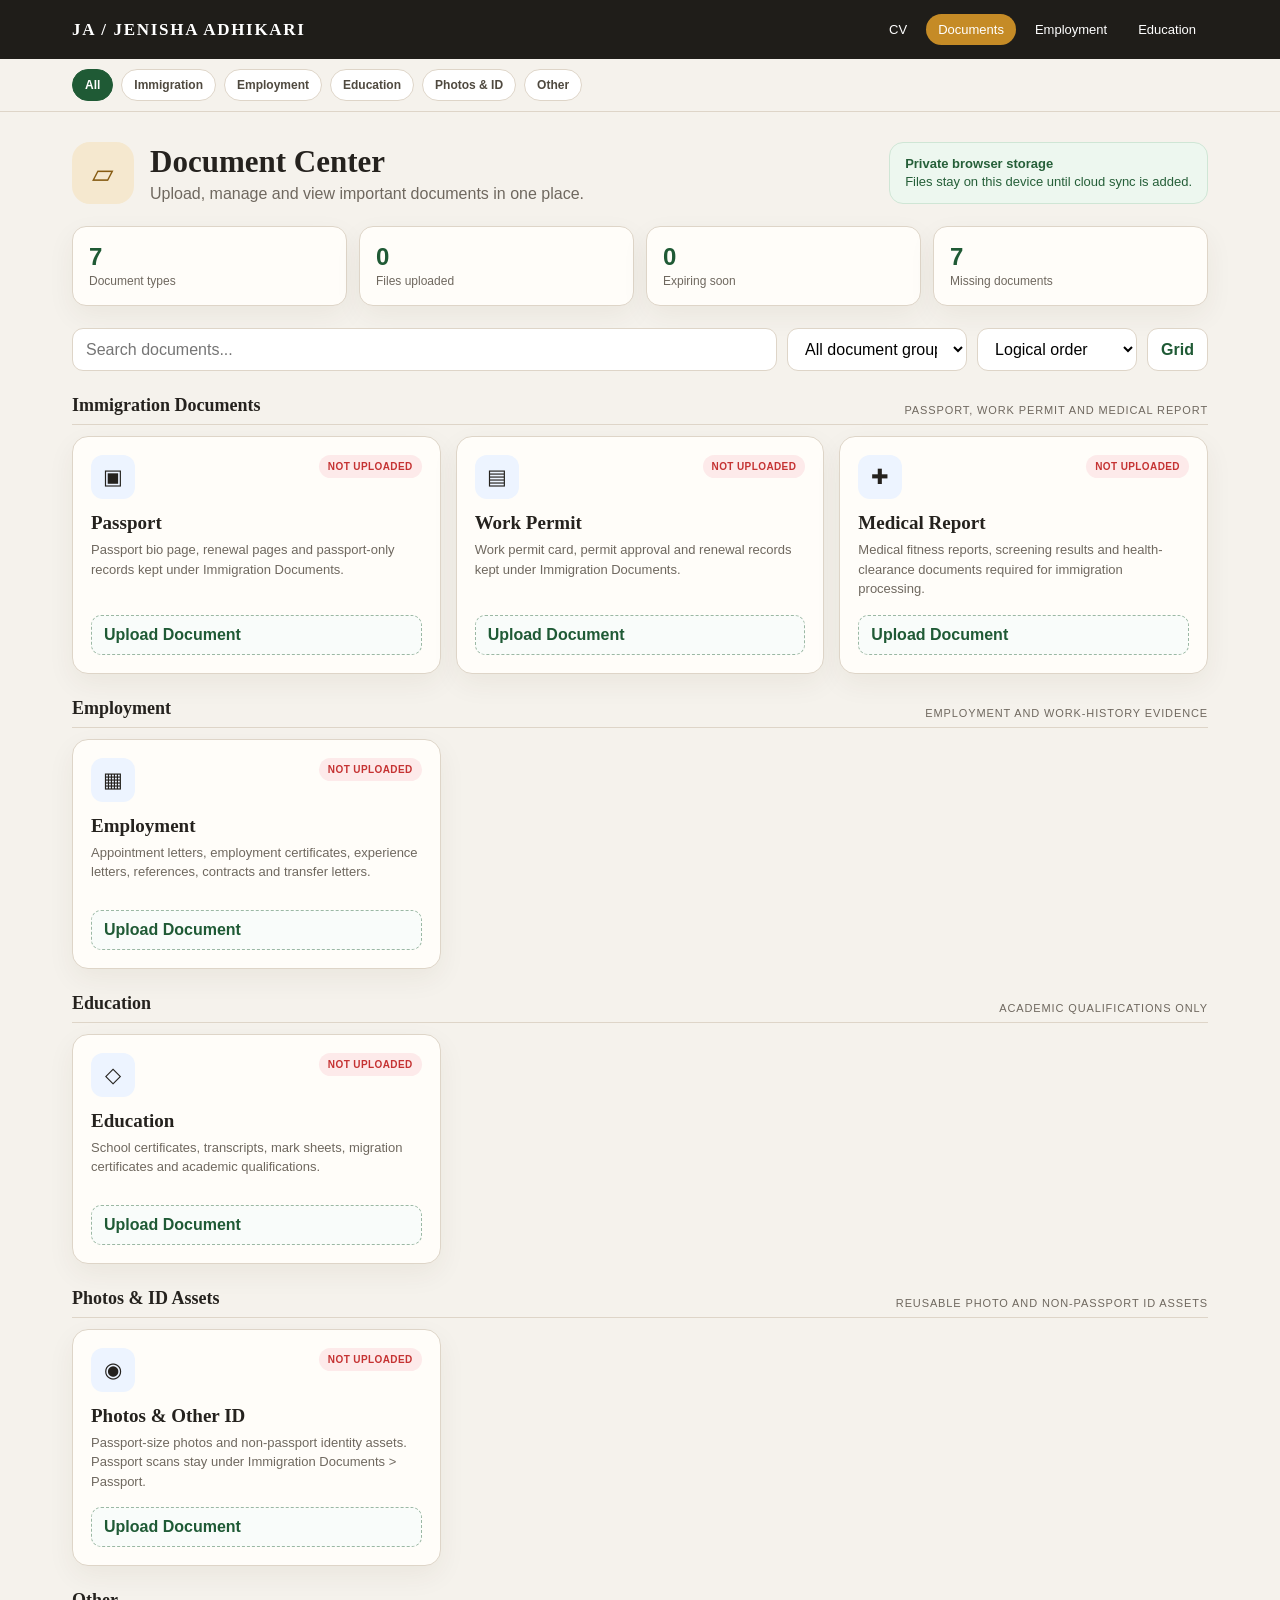
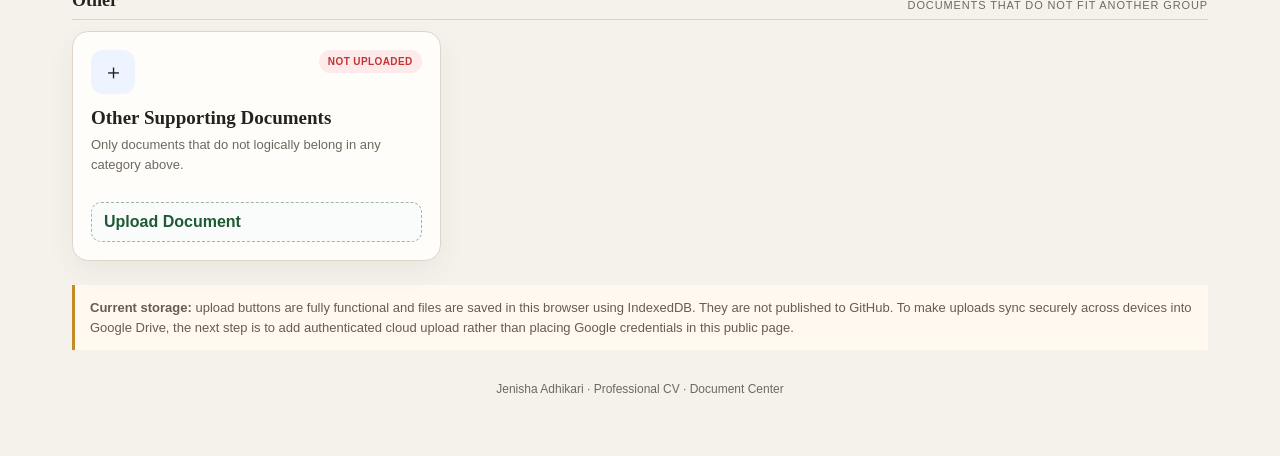
==== commit dd95f32e: "Remove standalone immigration document card" ====
--- a/documents.html
+++ b/documents.html
@@ -30,10 +30,10 @@
 </section>
 
 <section class="stats">
-<div class="stat"><b>8</b><span>Document types</span></div>
+<div class="stat"><b>7</b><span>Document types</span></div>
 <div class="stat"><b id="uploadedCount">0</b><span>Files uploaded</span></div>
 <div class="stat"><b id="expiryCount">0</b><span>Expiring soon</span></div>
-<div class="stat"><b id="missingCount">8</b><span>Missing documents</span></div>
+<div class="stat"><b id="missingCount">7</b><span>Missing documents</span></div>
 </section>
 
 <div class="toolbar">
@@ -65,7 +65,7 @@
 
 <script>
 const groups=[
-{id:'identity',name:'Immigration Documents',note:'Passport, work permit, immigration records and medical report'},
+{id:'identity',name:'Immigration Documents',note:'Passport, work permit and medical report'},
 {id:'career',name:'Employment',note:'Employment and work-history evidence'},
 {id:'education',name:'Education',note:'Academic qualifications only'},
 {id:'assets',name:'Photos & ID Assets',note:'Reusable photo and non-passport ID assets'},
@@ -74,12 +74,11 @@
 const categories=[
 {id:'passport',group:'identity',order:1,name:'Passport',icon:'▣',desc:'Passport bio page, renewal pages and passport-only records kept under Immigration Documents.'},
 {id:'workpermit',group:'identity',order:2,name:'Work Permit',icon:'▤',desc:'Work permit card, permit approval and renewal records kept under Immigration Documents.'},
-{id:'immigration',group:'identity',order:3,name:'Immigration',icon:'✈',desc:'Visa, entry permit, immigration approvals, immigration receipts and related immigration records.'},
-{id:'medical',group:'identity',order:4,name:'Medical Report',icon:'✚',desc:'Medical fitness reports, screening results and health-clearance documents required for immigration processing.'},
-{id:'employment',group:'career',order:5,name:'Employment',icon:'▦',desc:'Appointment letters, employment certificates, experience letters, references, contracts and transfer letters.'},
-{id:'education',group:'education',order:6,name:'Education',icon:'◇',desc:'School certificates, transcripts, mark sheets, migration certificates and academic qualifications.'},
-{id:'photos',group:'assets',order:7,name:'Photos & Other ID',icon:'◉',desc:'Passport-size photos and non-passport identity assets. Passport scans stay under Immigration Documents > Passport.'},
-{id:'other',group:'other',order:8,name:'Other Supporting Documents',icon:'＋',desc:'Only documents that do not logically belong in any category above.'}
+{id:'medical',group:'identity',order:3,name:'Medical Report',icon:'✚',desc:'Medical fitness reports, screening results and health-clearance documents required for immigration processing.'},
+{id:'employment',group:'career',order:4,name:'Employment',icon:'▦',desc:'Appointment letters, employment certificates, experience letters, references, contracts and transfer letters.'},
+{id:'education',group:'education',order:5,name:'Education',icon:'◇',desc:'School certificates, transcripts, mark sheets, migration certificates and academic qualifications.'},
+{id:'photos',group:'assets',order:6,name:'Photos & Other ID',icon:'◉',desc:'Passport-size photos and non-passport identity assets. Passport scans stay under Immigration Documents > Passport.'},
+{id:'other',group:'other',order:7,name:'Other Supporting Documents',icon:'＋',desc:'Only documents that do not logically belong in any category above.'}
 ];
 let db,records={},pending=null,currentFilter='all',currentSort='logical';
 const docs=document.getElementById('docs');
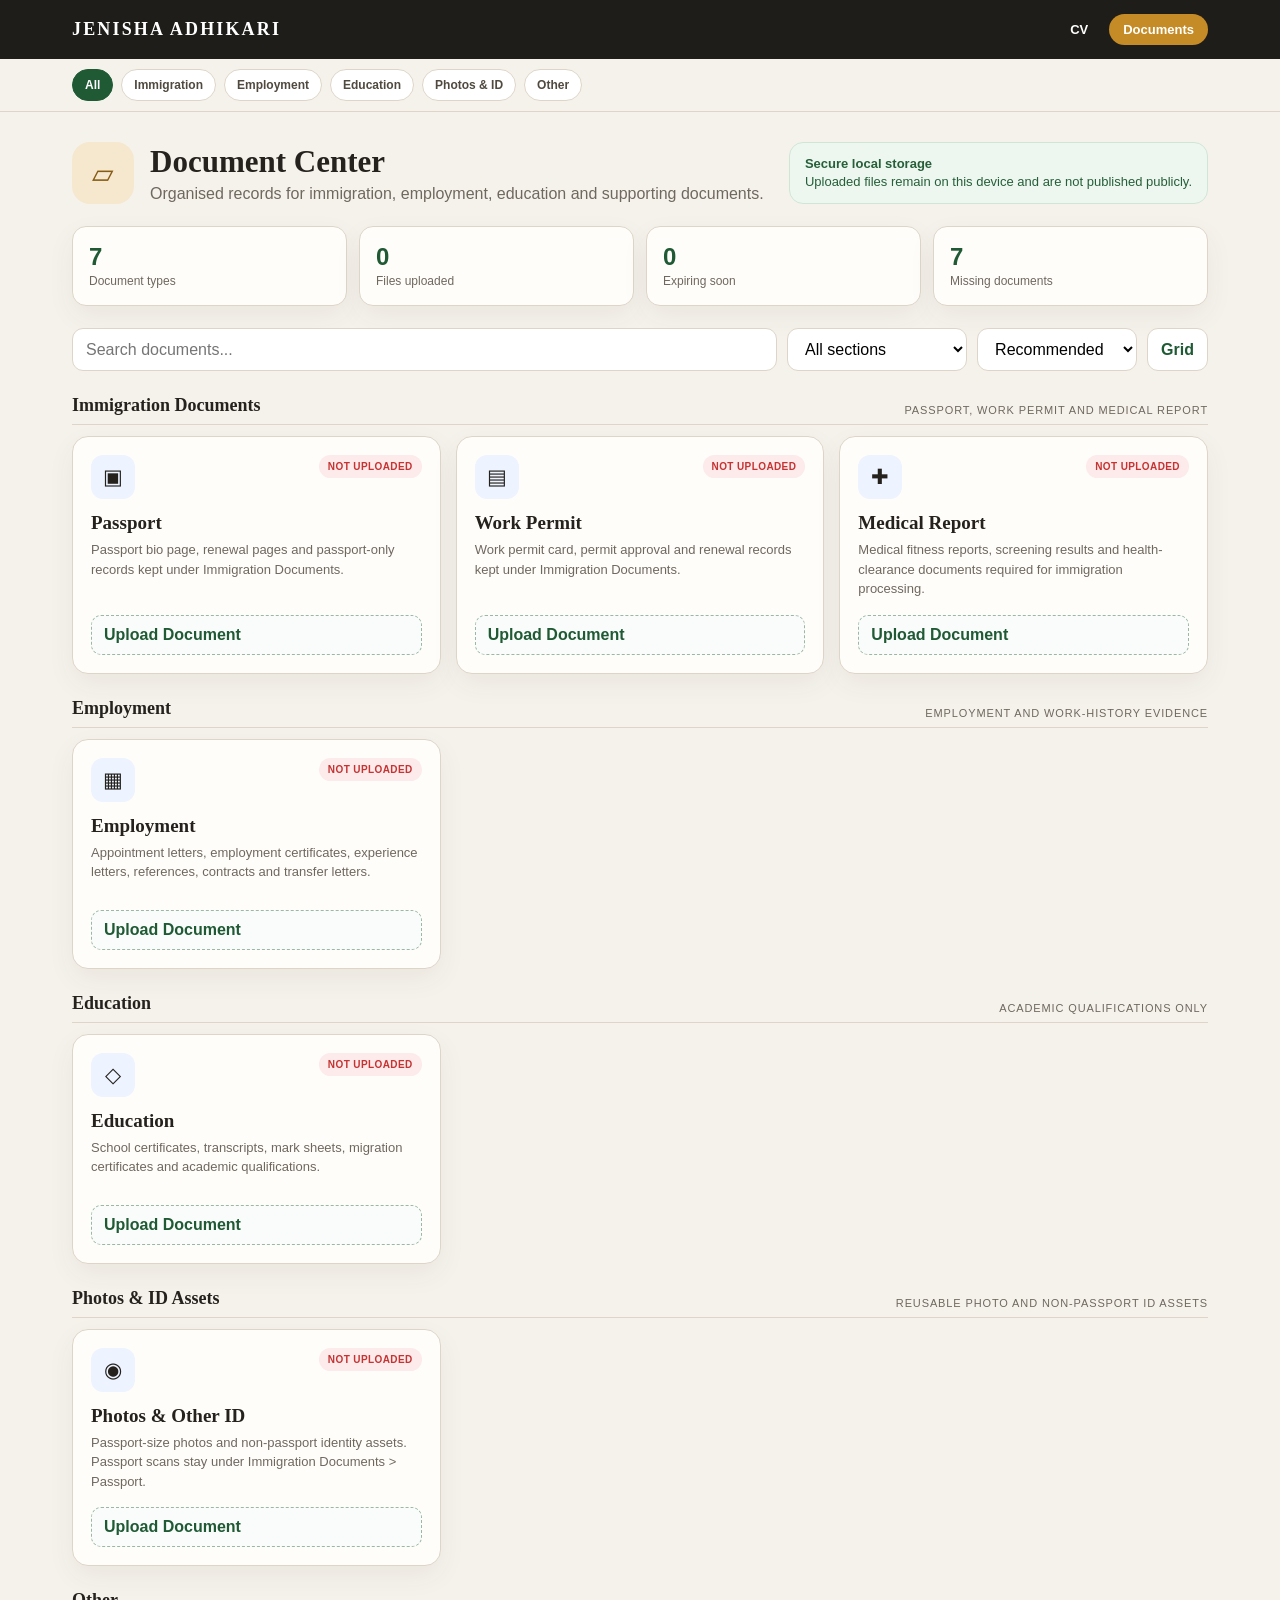
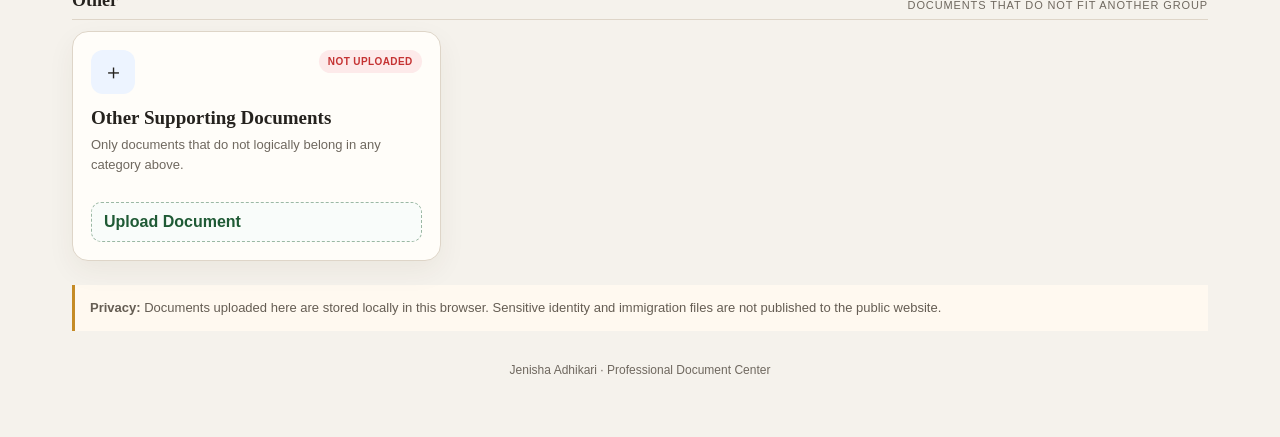
==== commit 2d4a56a0: "Simplify document navigation and polish professional UI" ====
--- a/documents.html
+++ b/documents.html
@@ -7,26 +7,26 @@
 <style>
 :root{--bg:#f5f2ec;--card:#fffdf9;--ink:#25221e;--muted:#6f685f;--gold:#c58b26;--green:#1f5a35;--green2:#eaf4ee;--red:#c53333;--red2:#fdeaea;--line:#ded5c8;--shadow:0 10px 28px rgba(65,47,24,.06)}
 *{box-sizing:border-box}body{margin:0;background:var(--bg);color:var(--ink);font-family:Inter,Arial,sans-serif}button,input,select{font:inherit}a{text-decoration:none;color:inherit}
-header{position:sticky;top:0;z-index:20;background:#1f1d19;color:#fff}.bar{max-width:1180px;margin:auto;padding:14px 22px;display:flex;justify-content:space-between;align-items:center;gap:18px}.brand{font:600 17px Georgia,serif;letter-spacing:.1em}.nav{display:flex;gap:7px;flex-wrap:wrap}.nav a{padding:8px 12px;border-radius:999px;font-size:13px}.nav a.active,.nav a:hover{background:var(--gold)}.docnav-wrap{position:sticky;top:58px;z-index:15;background:rgba(245,242,236,.96);backdrop-filter:blur(10px);border-bottom:1px solid var(--line)}.docnav{max-width:1180px;margin:auto;padding:10px 22px;display:flex;gap:8px;overflow-x:auto;scrollbar-width:none}.docnav::-webkit-scrollbar{display:none}.docnav button{white-space:nowrap;border:1px solid var(--line);background:#fff;color:#4f493f;border-radius:999px;padding:8px 12px;cursor:pointer;font-size:12px;font-weight:700}.docnav button.active,.docnav button:hover{background:var(--green);border-color:var(--green);color:#fff}
+header{position:sticky;top:0;z-index:20;background:#1f1d19;color:#fff}.bar{max-width:1180px;margin:auto;padding:14px 22px;display:flex;justify-content:space-between;align-items:center;gap:18px}.brand{font:600 18px Georgia,serif;letter-spacing:.12em}.nav{display:flex;gap:7px;flex-wrap:wrap}.nav a{padding:8px 14px;border-radius:999px;font-size:13px;font-weight:700}.nav a.active,.nav a:hover{background:var(--gold)}.docnav-wrap{position:sticky;top:58px;z-index:15;background:rgba(245,242,236,.96);backdrop-filter:blur(10px);border-bottom:1px solid var(--line)}.docnav{max-width:1180px;margin:auto;padding:10px 22px;display:flex;gap:8px;overflow-x:auto;scrollbar-width:none}.docnav::-webkit-scrollbar{display:none}.docnav button{white-space:nowrap;border:1px solid var(--line);background:#fff;color:#4f493f;border-radius:999px;padding:8px 12px;cursor:pointer;font-size:12px;font-weight:700}.docnav button.active,.docnav button:hover{background:var(--green);border-color:var(--green);color:#fff}
 main{max-width:1180px;margin:auto;padding:30px 22px 60px}.hero{display:flex;justify-content:space-between;gap:20px;align-items:center}.hero-title{display:flex;gap:16px;align-items:center}.hero-icon{width:62px;height:62px;border-radius:18px;background:#f5e8cf;display:grid;place-items:center;font-size:28px;color:#865b12}.hero h1{margin:0;font:600 31px Georgia,serif}.hero p{margin:5px 0 0;color:var(--muted)}.secure{background:#edf7ef;border:1px solid #cfe6d5;border-radius:14px;padding:12px 15px;color:#265f39;font-size:13px;line-height:1.35}
 .stats{display:grid;grid-template-columns:repeat(4,1fr);gap:12px;margin:22px 0}.stat{background:var(--card);border:1px solid var(--line);border-radius:14px;padding:16px;box-shadow:var(--shadow)}.stat b{display:block;font-size:24px;color:var(--green)}.stat span{font-size:12px;color:var(--muted)}
 .toolbar{display:grid;grid-template-columns:minmax(0,1fr) 180px 160px auto;gap:10px;margin:20px 0}.toolbar input,.toolbar select,.view-btn{border:1px solid var(--line);background:#fff;border-radius:11px;padding:11px 13px}.view-btn{cursor:pointer;font-weight:700;color:var(--green)}
-.group{margin:24px 0}.group-head{display:flex;align-items:end;justify-content:space-between;gap:12px;margin:0 0 11px;padding-bottom:8px;border-bottom:1px solid var(--line)}.group-head h2{margin:0;font:600 18px Georgia,serif}.group-head span{font-size:11px;color:var(--muted);text-transform:uppercase;letter-spacing:.08em}.grid{display:grid;grid-template-columns:repeat(3,minmax(0,1fr));gap:15px}.grid.list{grid-template-columns:1fr}.doc{background:var(--card);border:1px solid var(--line);border-radius:16px;padding:18px;box-shadow:var(--shadow);display:flex;flex-direction:column;min-height:230px}.grid.list .doc{min-height:0}.topline{display:flex;justify-content:space-between;gap:10px}.icon{width:44px;height:44px;border-radius:12px;background:#edf4ff;display:grid;place-items:center;font-size:21px}.badge{align-self:flex-start;font-size:10px;font-weight:800;padding:6px 9px;border-radius:999px;background:var(--red2);color:var(--red);text-transform:uppercase;letter-spacing:.04em}.badge.ok{background:var(--green2);color:var(--green)}.doc h2{font:600 19px Georgia,serif;margin:13px 0 6px}.doc p{margin:0;color:var(--muted);font-size:13px;line-height:1.5}.meta{margin-top:10px;font-size:12px;color:var(--muted);display:none}.doc.has-file .meta{display:block}.actions{margin-top:auto;padding-top:16px;display:flex;gap:8px;flex-wrap:wrap}.upload{flex:1;border:1px dashed #9bb8a4;background:#f9fcfa;color:var(--green);border-radius:10px;padding:10px 12px;font-weight:800;cursor:pointer}.small{border:1px solid var(--line);background:white;border-radius:10px;padding:10px 11px;cursor:pointer;font-weight:700;color:#4e4a44}.small.danger{color:#a02b2b}.file{display:none}
+.group{margin:24px 0}.group-head{display:flex;align-items:end;justify-content:space-between;gap:12px;margin:0 0 11px;padding-bottom:8px;border-bottom:1px solid var(--line)}.group-head h2{margin:0;font:600 18px Georgia,serif}.group-head span{font-size:11px;color:var(--muted);text-transform:uppercase;letter-spacing:.08em}.grid{display:grid;grid-template-columns:repeat(3,minmax(0,1fr));gap:15px}.grid.list{grid-template-columns:1fr}.doc{background:var(--card);border:1px solid var(--line);border-radius:16px;padding:18px;box-shadow:var(--shadow);display:flex;flex-direction:column;min-height:230px}.grid.list .doc{min-height:0}.topline{display:flex;justify-content:space-between;gap:10px}.icon{width:44px;height:44px;border-radius:12px;background:#edf4ff;display:grid;place-items:center;font-size:21px}.badge{align-self:flex-start;font-size:10px;font-weight:800;padding:6px 9px;border-radius:999px;background:var(--red2);color:var(--red);text-transform:uppercase;letter-spacing:.04em}.badge.ok{background:var(--green2);color:var(--green)}.preview{margin-top:12px;border:1px solid var(--line);border-radius:12px;overflow:hidden;background:#f3f1ed;display:none;align-items:center;justify-content:center;min-height:150px}.doc.has-image .preview{display:flex}.preview img{display:block;width:100%;height:180px;object-fit:contain;background:#f7f5f1;cursor:pointer}.doc h2{font:600 19px Georgia,serif;margin:13px 0 6px}.doc p{margin:0;color:var(--muted);font-size:13px;line-height:1.5}.meta{margin-top:10px;font-size:12px;color:var(--muted);display:none}.doc.has-file .meta{display:block}.actions{margin-top:auto;padding-top:16px;display:flex;gap:8px;flex-wrap:wrap}.upload{flex:1;border:1px dashed #9bb8a4;background:#f9fcfa;color:var(--green);border-radius:10px;padding:10px 12px;font-weight:800;cursor:pointer}.small{border:1px solid var(--line);background:white;border-radius:10px;padding:10px 11px;cursor:pointer;font-weight:700;color:#4e4a44}.small.danger{color:#a02b2b}.file{display:none}
 .note{margin-top:22px;padding:13px 15px;border-left:3px solid var(--gold);background:#fff9f0;color:#655d53;font-size:13px;line-height:1.5}
-.modal{position:fixed;inset:0;background:rgba(18,17,15,.55);display:none;align-items:center;justify-content:center;padding:18px;z-index:40}.modal.open{display:flex}.modal-card{width:min(520px,100%);background:#fff;border-radius:18px;padding:20px;box-shadow:0 20px 60px rgba(0,0,0,.25)}.modal-head{display:flex;justify-content:space-between;gap:12px;align-items:center}.modal h3{margin:0;font:600 22px Georgia,serif}.close{border:0;background:#f2f0ec;border-radius:9px;width:36px;height:36px;cursor:pointer}.form{display:grid;grid-template-columns:1fr 1fr;gap:12px;margin-top:16px}.form label{font-size:12px;color:var(--muted)}.form input{width:100%;margin-top:5px;padding:10px;border:1px solid var(--line);border-radius:10px}.full{grid-column:1/-1}.save{width:100%;margin-top:16px;border:0;background:var(--green);color:#fff;padding:12px 14px;border-radius:10px;font-weight:800;cursor:pointer}
+.modal{position:fixed;inset:0;background:rgba(18,17,15,.55);display:none;align-items:center;justify-content:center;padding:18px;z-index:40}.modal.open{display:flex}.modal-card{width:min(520px,100%);background:#fff;border-radius:18px;padding:20px;box-shadow:0 20px 60px rgba(0,0,0,.25)}.modal-head{display:flex;justify-content:space-between;gap:12px;align-items:center}.modal h3{margin:0;font:600 22px Georgia,serif}.viewer-card{width:min(980px,96vw);height:min(88vh,850px);background:#111;border-radius:18px;overflow:hidden;display:flex;flex-direction:column;box-shadow:0 20px 60px rgba(0,0,0,.35)}.viewer-head{display:flex;align-items:center;justify-content:space-between;gap:12px;padding:12px 14px;background:#fff}.viewer-head h3{font-size:18px}.viewer-body{flex:1;min-height:0;display:grid;place-items:center;background:#111}.viewer-body img{max-width:100%;max-height:100%;object-fit:contain}.viewer-body iframe{width:100%;height:100%;border:0;background:#fff}.close{border:0;background:#f2f0ec;border-radius:9px;width:36px;height:36px;cursor:pointer}.form{display:grid;grid-template-columns:1fr 1fr;gap:12px;margin-top:16px}.form label{font-size:12px;color:var(--muted)}.form input{width:100%;margin-top:5px;padding:10px;border:1px solid var(--line);border-radius:10px}.full{grid-column:1/-1}.save{width:100%;margin-top:16px;border:0;background:var(--green);color:#fff;padding:12px 14px;border-radius:10px;font-weight:800;cursor:pointer}
 footer{text-align:center;color:var(--muted);font-size:12px;padding-top:32px}
 @media(max-width:900px){.grid{grid-template-columns:repeat(2,1fr)}.stats{grid-template-columns:repeat(2,1fr)}.toolbar{grid-template-columns:1fr 1fr}.hero{align-items:flex-start;flex-direction:column}}
 @media(max-width:560px){.docnav-wrap{top:101px}.bar{align-items:flex-start;flex-direction:column}.grid{grid-template-columns:1fr}.toolbar{grid-template-columns:1fr}.form{grid-template-columns:1fr}.stats{grid-template-columns:repeat(2,1fr)}.hero h1{font-size:27px}}
 </style>
 </head>
 <body>
-<header><div class="bar"><a class="brand" href="./">JA / JENISHA ADHIKARI</a><nav class="nav"><a href="./">CV</a><a class="active" href="documents.html">Documents</a><a href="./#experience">Employment</a><a href="./#education">Education</a></nav></div></header>
+<header><div class="bar"><a class="brand" href="./">JENISHA ADHIKARI</a><nav class="nav"><a href="./">CV</a><a class="active" href="documents.html">Documents</a></nav></div></header>
 <div class="docnav-wrap"><nav class="docnav" aria-label="Document groups"><button class="active" data-nav="all">All</button><button data-nav="identity">Immigration</button><button data-nav="career">Employment</button><button data-nav="education">Education</button><button data-nav="assets">Photos & ID</button><button data-nav="other">Other</button></nav></div>
 
 <main>
 <section class="hero">
-<div class="hero-title"><div class="hero-icon">▱</div><div><h1>Document Center</h1><p>Upload, manage and view important documents in one place.</p></div></div>
-<div class="secure"><strong>Private browser storage</strong><br>Files stay on this device until cloud sync is added.</div>
+<div class="hero-title"><div class="hero-icon">▱</div><div><h1>Document Center</h1><p>Organised records for immigration, employment, education and supporting documents.</p></div></div>
+<div class="secure"><strong>Secure local storage</strong><br>Uploaded files remain on this device and are not published publicly.</div>
 </section>
 
 <section class="stats">
@@ -38,16 +38,16 @@
 
 <div class="toolbar">
 <input id="search" placeholder="Search documents..." aria-label="Search documents">
-<select id="filter"><option value="all">All document groups</option><option value="identity">Immigration Documents</option><option value="career">Career & Employment</option><option value="education">Education</option><option value="assets">Photos & ID Assets</option><option value="other">Other</option><option value="uploaded">Uploaded only</option><option value="missing">Not uploaded</option></select>
-<select id="sort"><option value="logical">Logical order</option><option value="name">Sort by Name</option><option value="status">Sort by Status</option></select>
+<select id="filter"><option value="all">All sections</option><option value="identity">Immigration Documents</option><option value="career">Career & Employment</option><option value="education">Education</option><option value="assets">Photos & ID Assets</option><option value="other">Other</option><option value="uploaded">Uploaded only</option><option value="missing">Not uploaded</option></select>
+<select id="sort"><option value="logical">Recommended order</option><option value="name">Sort by Name</option><option value="status">Sort by Status</option></select>
 <button class="view-btn" id="toggleView">Grid</button>
 </div>
 
 <section id="docs"></section>
 
-<div class="note"><strong>Current storage:</strong> upload buttons are fully functional and files are saved in this browser using IndexedDB. They are not published to GitHub. To make uploads sync securely across devices into Google Drive, the next step is to add authenticated cloud upload rather than placing Google credentials in this public page.</div>
+<div class="note"><strong>Privacy:</strong> Documents uploaded here are stored locally in this browser. Sensitive identity and immigration files are not published to the public website.</div>
 
-<footer>Jenisha Adhikari · Professional CV · Document Center</footer>
+<footer>Jenisha Adhikari · Professional Document Center</footer>
 </main>
 
 <div class="modal" id="metaModal">
@@ -62,6 +62,7 @@
 </div>
 <button class="save" id="saveMeta">Save document</button>
 </div></div>
+<div class="modal" id="viewerModal"><div class="viewer-card"><div class="viewer-head"><h3 id="viewerTitle">Document</h3><button class="close" id="closeViewer">×</button></div><div class="viewer-body" id="viewerBody"></div></div></div>
 
 <script>
 const groups=[
@@ -114,7 +115,9 @@
    const cards=list.filter(c=>c.group===g.id).map(c=>{
      const r=records[c.id];
      const meta=r?'<div class="meta">'+esc(r.name)+(r.expiry?' · Expires '+esc(r.expiry):'')+(r.ref?' · Ref '+esc(r.ref):'')+'</div>':'';
-     return '<article class="doc '+(r?'has-file':'')+'" data-id="'+c.id+'"><div class="topline"><div class="icon">'+c.icon+'</div><span class="badge '+(r?'ok':'')+'">'+(r?'Uploaded':'Not uploaded')+'</span></div><h2>'+c.name+'</h2><p>'+c.desc+'</p>'+meta+'<div class="actions"><label class="upload">'+(r?'Replace Document':'Upload Document')+'<input class="file" type="file" accept=".pdf,.jpg,.jpeg,.png" data-cat="'+c.id+'"></label>'+(r?'<button class="small" data-view="'+c.id+'">View</button><button class="small danger" data-delete="'+c.id+'">Delete</button>':'')+'</div></article>';
+     const isImage=!!(r&&r.type&&r.type.startsWith('image/')&&r.data);
+     const preview=isImage?'<div class="preview"><img src="'+r.data+'" alt="'+esc(c.name)+' preview" data-view="'+c.id+'"></div>':'';
+     return '<article class="doc '+(r?'has-file ':'')+(isImage?'has-image':'')+'" data-id="'+c.id+'"><div class="topline"><div class="icon">'+c.icon+'</div><span class="badge '+(r?'ok':'')+'">'+(r?'Uploaded':'Not uploaded')+'</span></div><h2>'+c.name+'</h2><p>'+c.desc+'</p>'+preview+meta+'<div class="actions"><label class="upload">'+(r?'Replace Document':'Upload Document')+'<input class="file" type="file" accept=".pdf,.jpg,.jpeg,.png" data-cat="'+c.id+'"></label>'+(r?'<button class="small" data-view="'+c.id+'">View</button><button class="small danger" data-delete="'+c.id+'">Delete</button>':'')+'</div></article>';
    }).join('');
    return '<section class="group" data-group="'+g.id+'"><div class="group-head"><h2>'+g.name+'</h2><span>'+g.note+'</span></div><div class="grid">'+cards+'</div></section>';
  }).join('') || '<div class="note">No matching documents.</div>';
@@ -148,10 +151,22 @@
 document.getElementById('closeModal').onclick=closeModal;
 document.getElementById('metaModal').onclick=e=>{if(e.target.id==='metaModal')closeModal()};
 function viewFile(id){
- const r=records[id];if(!r)return;
- const w=window.open();if(!w){alert('Please allow pop-ups to view the document.');return}
- if(r.type==='application/pdf'){w.location.href=r.data}else{w.document.write('<title>'+esc(r.name)+'</title><style>body{margin:0;background:#111;display:grid;place-items:center;min-height:100vh}img{max-width:100%;max-height:100vh}</style><img src="'+r.data+'">')}
+ const r=records[id];if(!r||!r.data)return;
+ document.getElementById('viewerTitle').textContent=r.name||'Document';
+ const body=document.getElementById('viewerBody');
+ body.innerHTML='';
+ if(r.type==='application/pdf'){
+   const frame=document.createElement('iframe');frame.src=r.data;frame.title=r.name||'PDF document';body.appendChild(frame);
+ }else if(r.type&&r.type.startsWith('image/')){
+   const img=document.createElement('img');img.src=r.data;img.alt=r.name||'Uploaded image';body.appendChild(img);
+ }else{
+   body.innerHTML='<div style="color:white;padding:30px">Preview is not available for this file type.</div>';
+ }
+ document.getElementById('viewerModal').classList.add('open');
 }
+function closeViewer(){document.getElementById('viewerModal').classList.remove('open');document.getElementById('viewerBody').innerHTML=''}
+document.getElementById('closeViewer').onclick=closeViewer;
+document.getElementById('viewerModal').onclick=e=>{if(e.target.id==='viewerModal')closeViewer()};
 document.getElementById('search').addEventListener('input',render);
 document.getElementById('filter').addEventListener('change',e=>{currentFilter=e.target.value;syncNav();render()});
 document.querySelectorAll('[data-nav]').forEach(b=>b.addEventListener('click',()=>{currentFilter=b.dataset.nav;document.getElementById('filter').value=currentFilter;syncNav();render();window.scrollTo({top:0,behavior:'smooth'})}));
@@ -159,5 +174,6 @@
 document.getElementById('sort').addEventListener('change',e=>{currentSort=e.target.value;render()});
 document.getElementById('toggleView').onclick=e=>{const grids=[...document.querySelectorAll('.grid')];const toList=!grids.some(g=>g.classList.contains('list'));grids.forEach(g=>g.classList.toggle('list',toList));e.target.textContent=toList?'List':'Grid'};
 </script>
+<!-- deployment-refresh: remove-immigration-card -->
 </body>
 </html>
